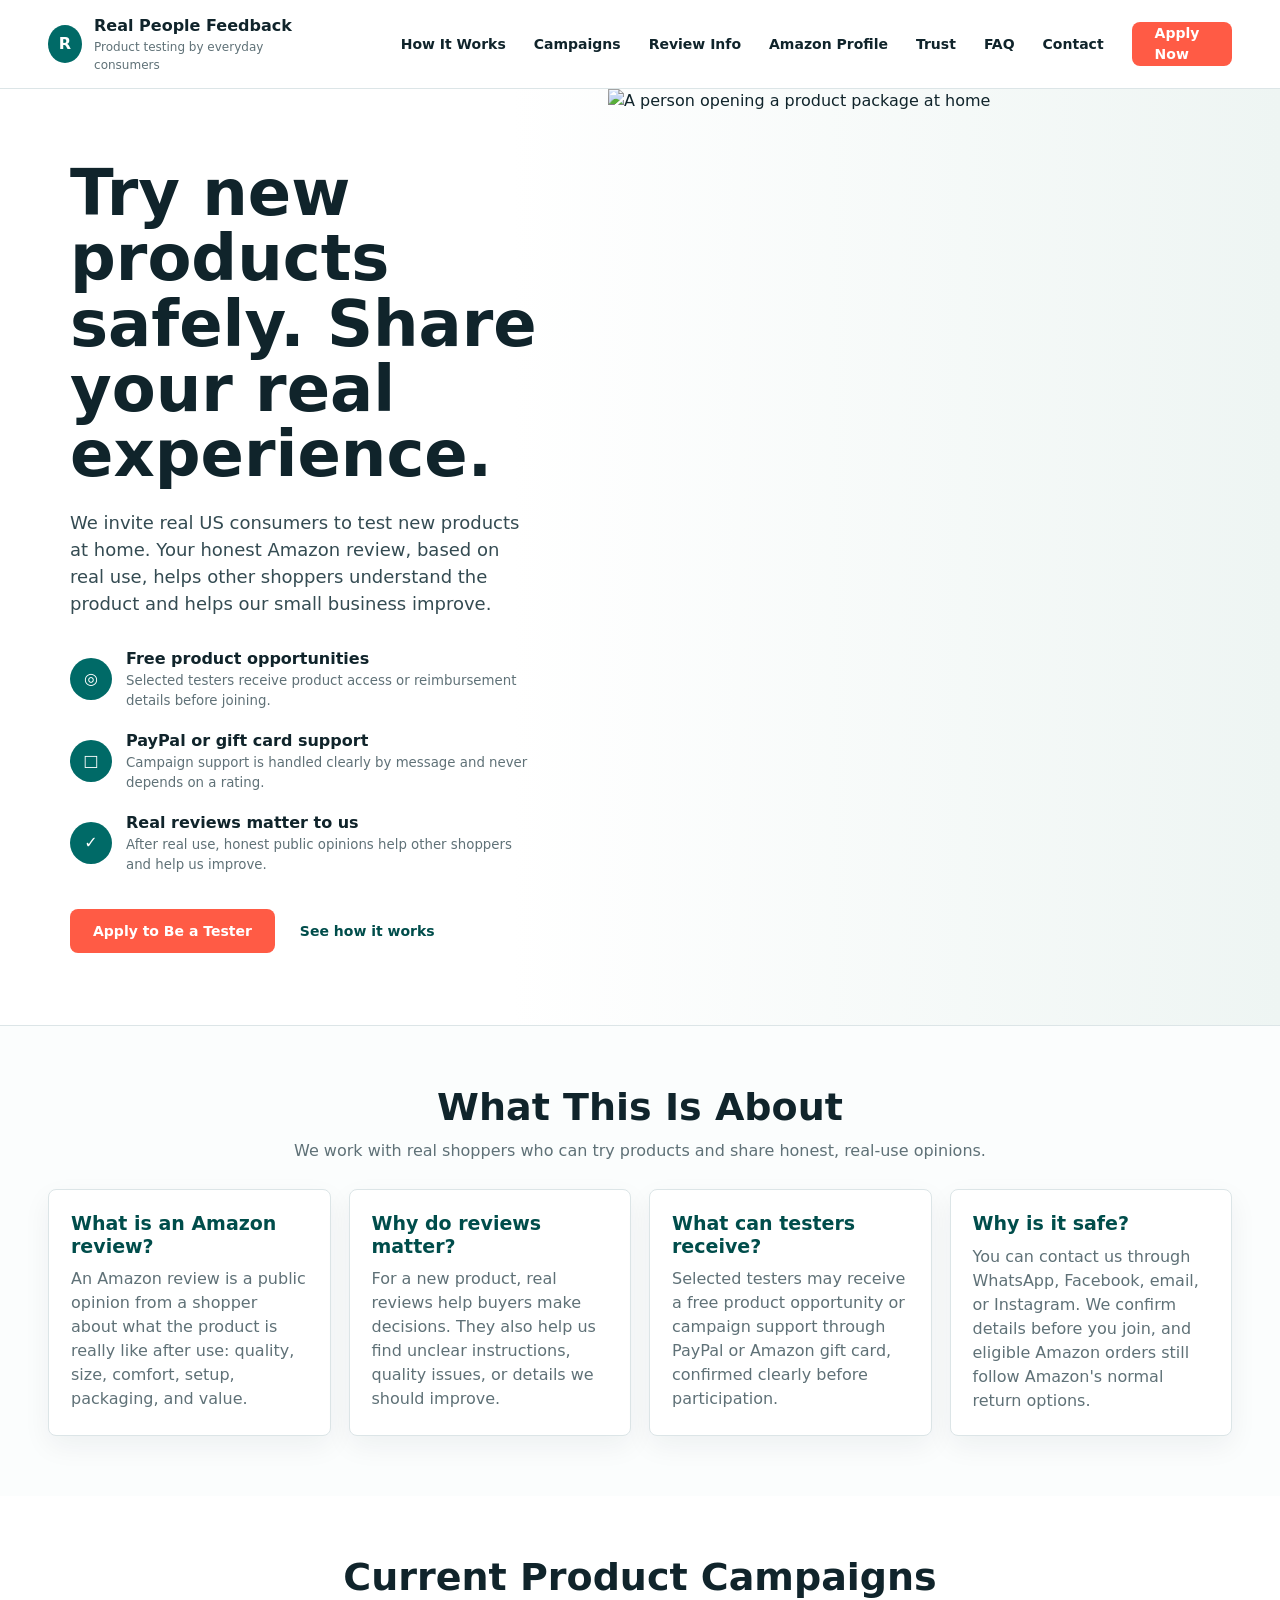
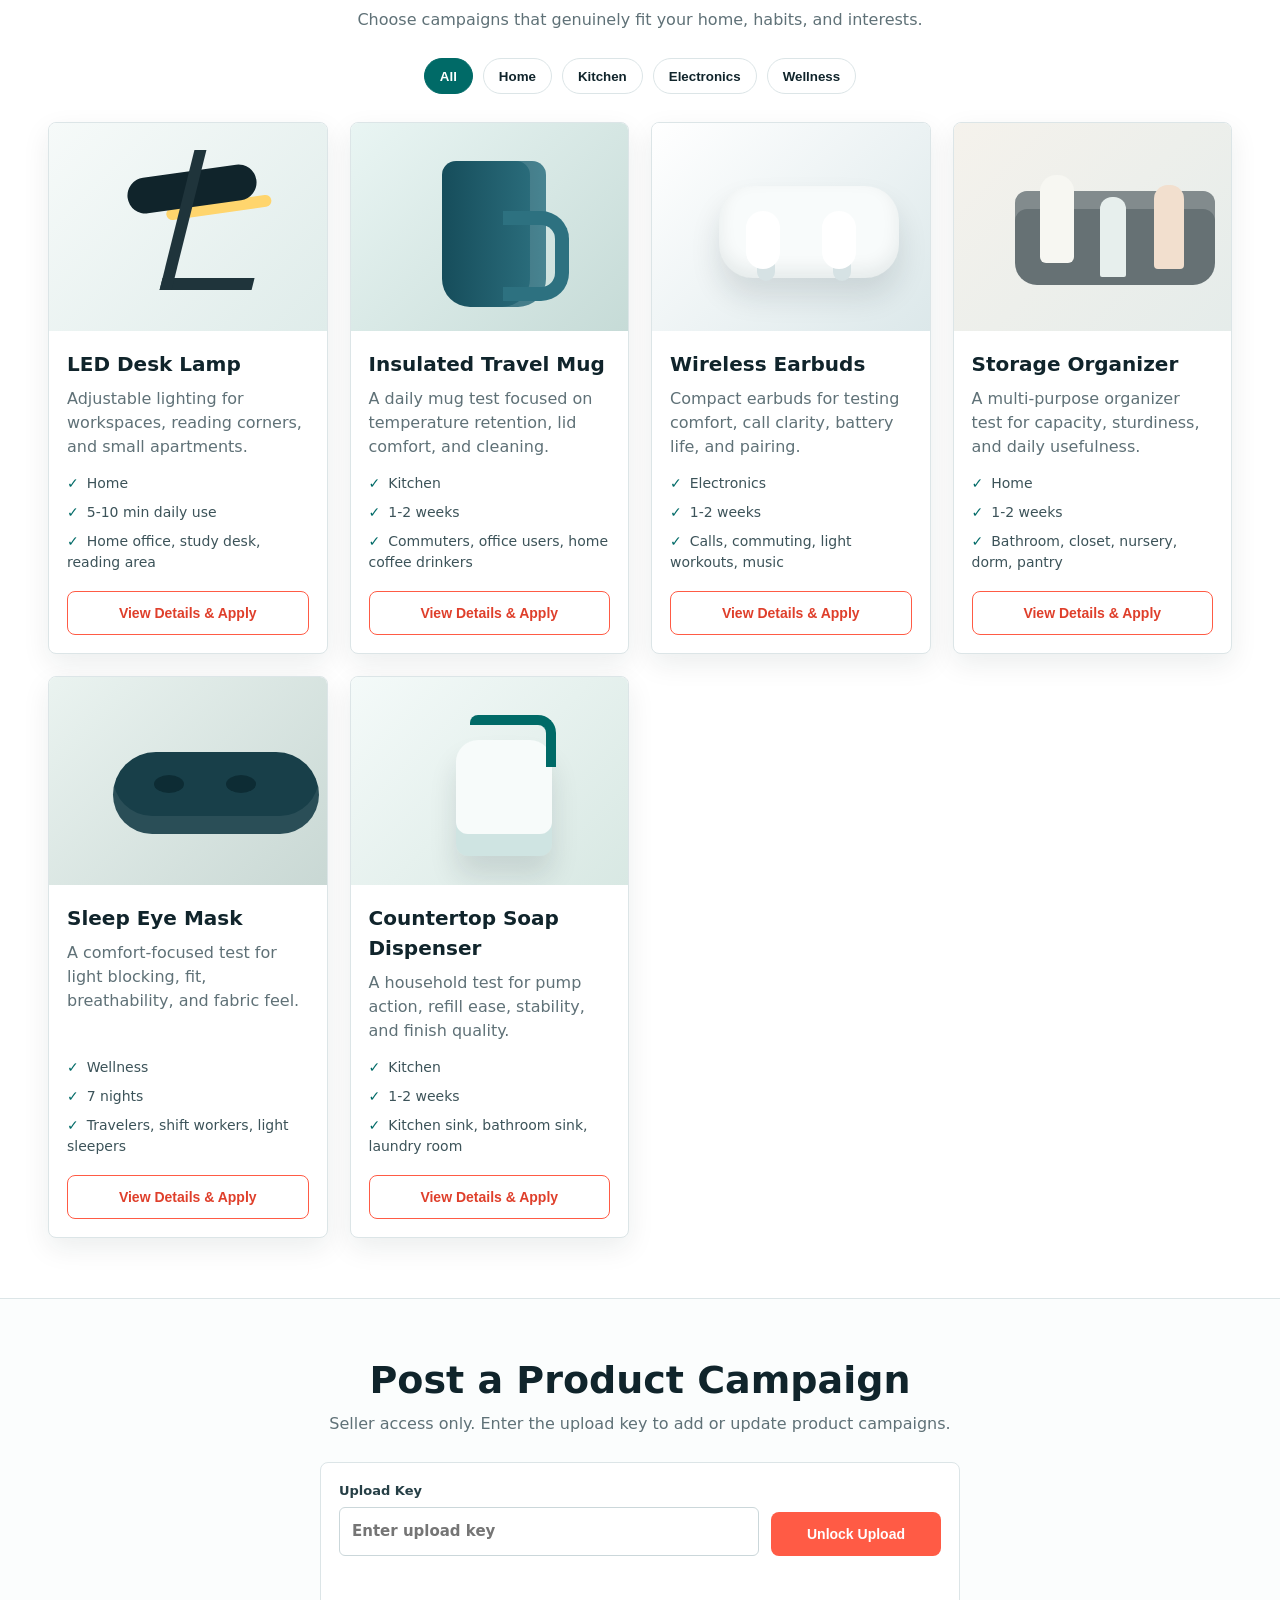
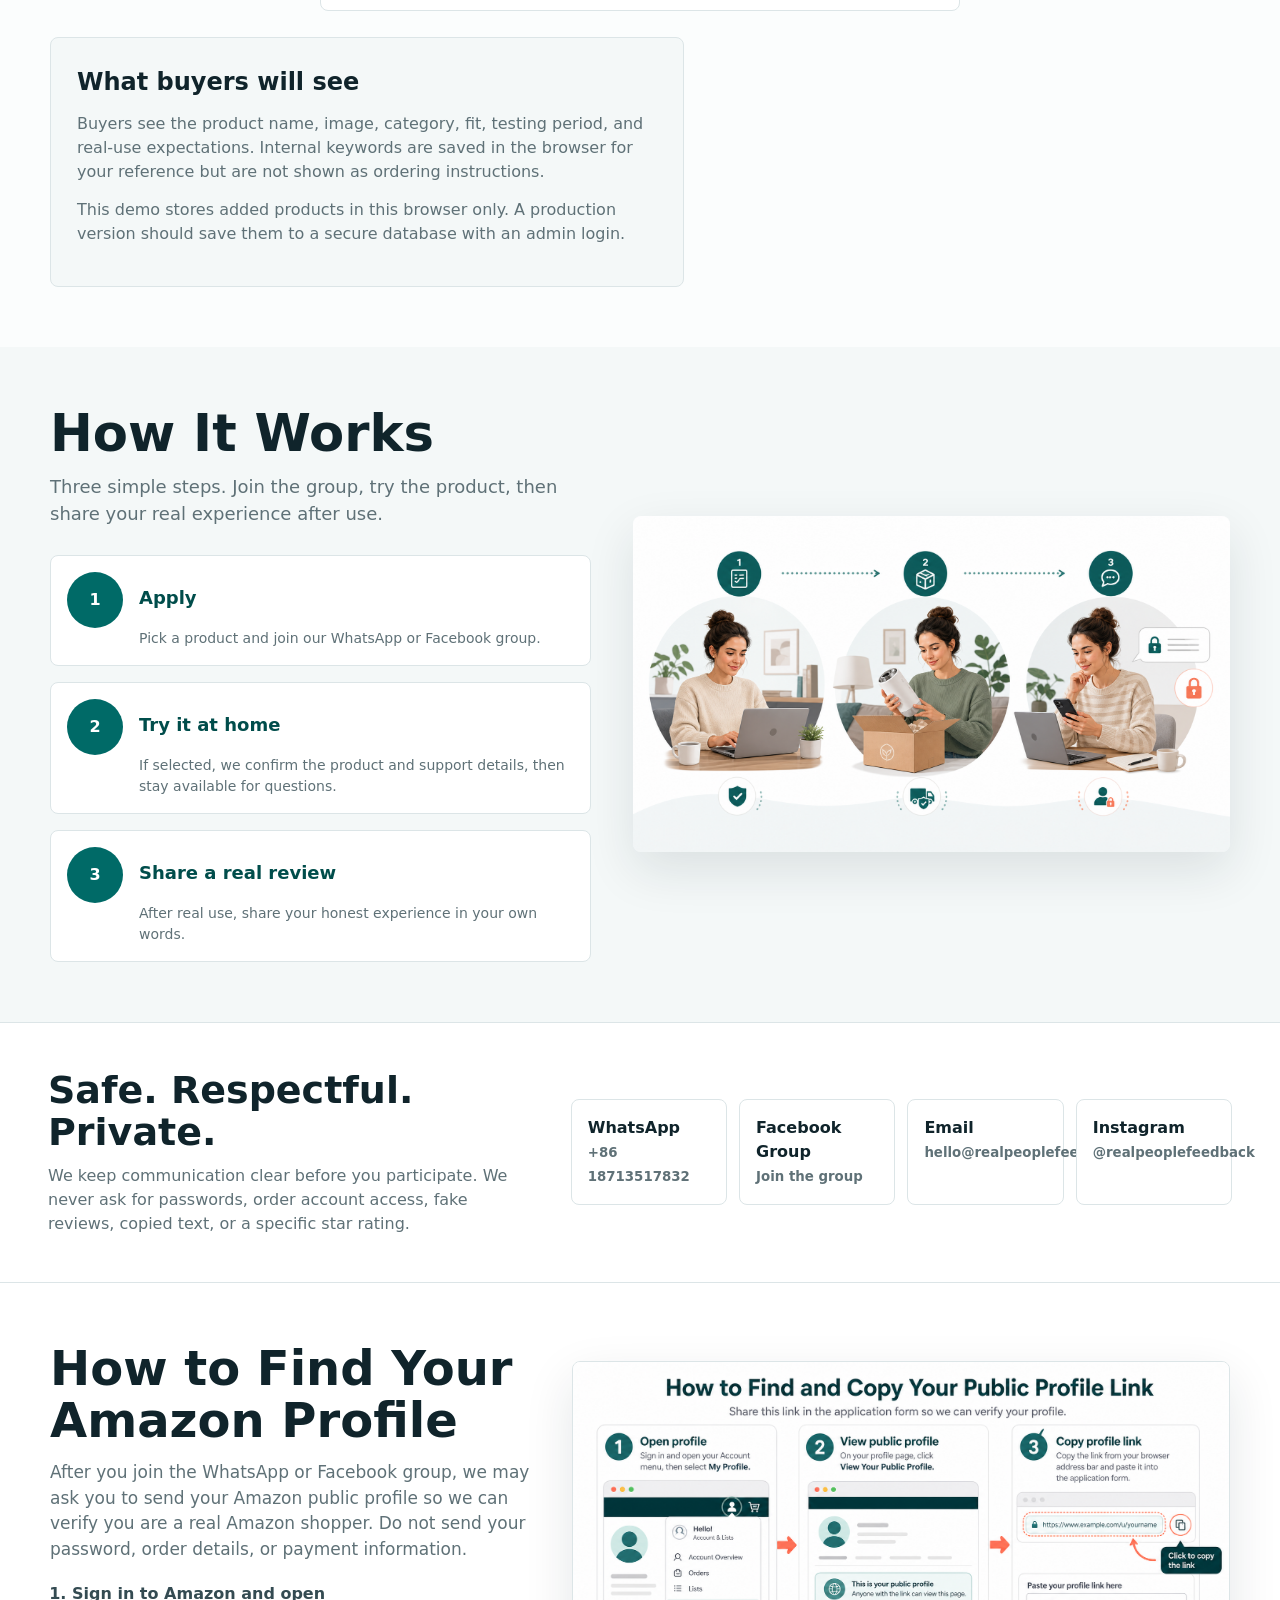
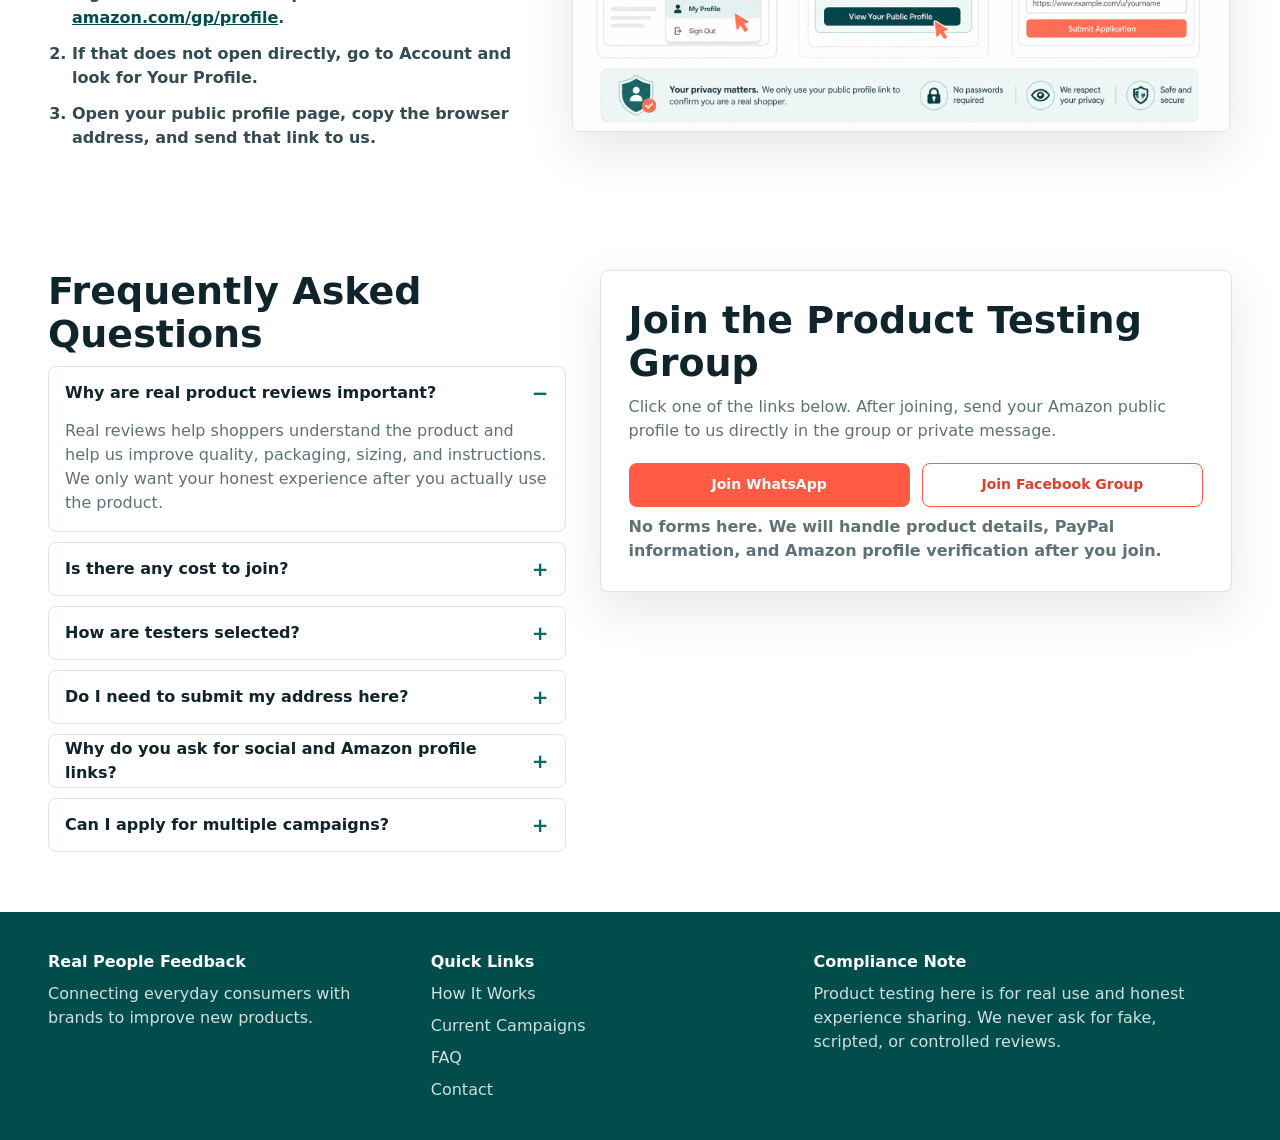
==== index.html @ 37353b2b "Initial product testing landing page" ====
<!doctype html>
<html lang="en">
  <head>
    <meta charset="utf-8" />
    <meta name="viewport" content="width=device-width, initial-scale=1" />
    <title>Real People Feedback | Product Testing Panel</title>
    <meta
      name="description"
      content="Apply to test new products at home and share private, voluntary feedback with product teams."
    />
    <link rel="preconnect" href="https://images.unsplash.com" />
    <link rel="stylesheet" href="./styles.css" />
  </head>
  <body>
    <header class="site-header">
      <a class="brand" href="#top" aria-label="Real People Feedback home">
        <span class="brand-mark">R</span>
        <span>
          <strong>Real People Feedback</strong>
          <small>Product testing by everyday consumers</small>
        </span>
      </a>
      <nav class="nav" aria-label="Primary navigation">
        <a href="#how">How It Works</a>
        <a href="#campaigns">Campaigns</a>
        <a href="#review-info">Review Info</a>
        <a href="#amazon-profile">Amazon Profile</a>
        <a href="#trust">Trust</a>
        <a href="#faq">FAQ</a>
        <a href="#contact">Contact</a>
      </nav>
      <a class="header-cta" href="#apply">Apply Now</a>
    </header>

    <main id="top">
      <section class="hero" aria-labelledby="hero-title">
        <div class="hero-copy">
          <h1 id="hero-title">Try new products safely. Share your real experience.</h1>
          <p>
            We invite real US consumers to test new products at home. Your honest
            Amazon review, based on real use, helps other shoppers understand the
            product and helps our small business improve.
          </p>
          <div class="hero-points" aria-label="Program highlights">
            <div>
              <span class="point-icon" aria-hidden="true">◎</span>
              <strong>Free product opportunities</strong>
              <small>Selected testers receive product access or reimbursement details before joining.</small>
            </div>
            <div>
              <span class="point-icon" aria-hidden="true">□</span>
              <strong>PayPal or gift card support</strong>
              <small>Campaign support is handled clearly by message and never depends on a rating.</small>
            </div>
            <div>
              <span class="point-icon" aria-hidden="true">✓</span>
              <strong>Real reviews matter to us</strong>
              <small>After real use, honest public opinions help other shoppers and help us improve.</small>
            </div>
          </div>
          <div class="hero-actions">
            <a class="button primary" href="#apply">Apply to Be a Tester</a>
            <a class="button text-link" href="#how">See how it works</a>
          </div>
        </div>
        <div class="hero-media" aria-label="Tester opening a new product package">
          <img
            src="https://images.unsplash.com/photo-1515378791036-0648a3ef77b2?auto=format&fit=crop&w=1200&q=82"
            alt="A person opening a product package at home"
          />
        </div>
      </section>

      <section id="review-info" class="section review-info" aria-labelledby="review-info-title">
        <div class="section-heading">
          <h2 id="review-info-title">What This Is About</h2>
          <p>We work with real shoppers who can try products and share honest, real-use opinions.</p>
        </div>
        <div class="info-grid">
          <article>
            <h3>What is an Amazon review?</h3>
            <p>An Amazon review is a public opinion from a shopper about what the product is really like after use: quality, size, comfort, setup, packaging, and value.</p>
          </article>
          <article>
            <h3>Why do reviews matter?</h3>
            <p>For a new product, real reviews help buyers make decisions. They also help us find unclear instructions, quality issues, or details we should improve.</p>
          </article>
          <article>
            <h3>What can testers receive?</h3>
            <p>Selected testers may receive a free product opportunity or campaign support through PayPal or Amazon gift card, confirmed clearly before participation.</p>
          </article>
          <article>
            <h3>Why is it safe?</h3>
            <p>You can contact us through WhatsApp, Facebook, email, or Instagram. We confirm details before you join, and eligible Amazon orders still follow Amazon's normal return options.</p>
          </article>
        </div>
      </section>

      <section id="campaigns" class="section campaigns" aria-labelledby="campaign-title">
        <div class="section-heading">
          <h2 id="campaign-title">Current Product Campaigns</h2>
          <p>Choose campaigns that genuinely fit your home, habits, and interests.</p>
        </div>
        <div class="filter-row" aria-label="Campaign filters">
          <button class="filter is-active" type="button" data-filter="all">All</button>
          <button class="filter" type="button" data-filter="Home">Home</button>
          <button class="filter" type="button" data-filter="Kitchen">Kitchen</button>
          <button class="filter" type="button" data-filter="Electronics">Electronics</button>
          <button class="filter" type="button" data-filter="Wellness">Wellness</button>
        </div>
        <div class="campaign-grid" id="campaignGrid"></div>
      </section>

      <section id="post-product" class="section product-manager" aria-labelledby="post-product-title">
        <div class="section-heading">
          <h2 id="post-product-title">Post a Product Campaign</h2>
          <p>Seller access only. Enter the upload key to add or update product campaigns.</p>
        </div>
        <div class="admin-gate" id="adminGate">
          <label>
            Upload Key
            <input id="adminKey" type="password" autocomplete="current-password" placeholder="Enter upload key" />
          </label>
          <button class="button primary" id="unlockAdmin" type="button">Unlock Upload</button>
          <p class="form-status" id="adminStatus" role="status" aria-live="polite"></p>
        </div>
        <div class="manager-layout">
          <form id="productForm" class="application manager-form is-hidden" aria-label="Post product campaign">
            <h3>Product Information</h3>
            <div class="form-grid">
              <label>
                Product Name
                <input name="productName" placeholder="e.g. Silicone Food Storage Bags" required />
              </label>
              <label>
                Category
                <select name="productCategory">
                  <option>Home</option>
                  <option>Kitchen</option>
                  <option>Electronics</option>
                  <option>Wellness</option>
                </select>
              </label>
              <label class="wide">
                Product Link (optional)
                <input name="productLink" type="url" placeholder="https://www.amazon.com/dp/..." />
              </label>
              <label class="wide">
                Product Screenshot
                <input name="productImage" type="file" accept="image/*" />
              </label>
              <label>
                Testing Period
                <input name="productDuration" placeholder="1-2 weeks" required />
              </label>
              <label>
                Best Fit
                <input name="productFit" placeholder="Families, office users, travelers..." required />
              </label>
              <label class="wide">
                Internal Keywords / Matching Terms
                <input name="productKeywords" placeholder="Used only for internal matching, not tester search instructions" />
              </label>
              <label class="wide">
                Product Description
                <textarea name="productDescription" rows="4" placeholder="What should testers try, observe, and privately report?" required></textarea>
              </label>
            </div>
            <label class="check">
              <input type="checkbox" required />
              <span>I will not ask testers to search by keyword, leave public reviews, or provide a specific rating.</span>
            </label>
            <button class="button primary" type="submit">Add Campaign</button>
            <p class="form-status" id="productStatus" role="status" aria-live="polite"></p>
          </form>
          <aside class="manager-note">
            <h3>What buyers will see</h3>
            <p>
              Buyers see the product name, image, category, fit, testing period, and real-use expectations.
              Internal keywords are saved in the browser for your reference but are not shown as ordering instructions.
            </p>
            <p>
              This demo stores added products in this browser only. A production version should save them to a secure
              database with an admin login.
            </p>
          </aside>
        </div>
      </section>

      <section id="how" class="section process" aria-labelledby="how-title">
        <div class="simple-process">
          <div>
            <h2 id="how-title">How It Works</h2>
            <p class="lead">
              Three simple steps. Join the group, try the product, then share your real experience after use.
            </p>
            <ol class="steps">
              <li>
                <span>1</span>
                <strong>Apply</strong>
                <p>Pick a product and join our WhatsApp or Facebook group.</p>
              </li>
              <li>
                <span>2</span>
                <strong>Try it at home</strong>
                <p>If selected, we confirm the product and support details, then stay available for questions.</p>
              </li>
              <li>
                <span>3</span>
                <strong>Share a real review</strong>
                <p>After real use, share your honest experience in your own words.</p>
              </li>
            </ol>
          </div>
          <img src="./assets/how-it-works.png" alt="Three-step product testing process illustration" />
        </div>
      </section>

      <section id="trust" class="trust-band" aria-labelledby="trust-title">
        <div>
          <h2 id="trust-title">Safe. Respectful. Private.</h2>
          <p>
            We keep communication clear before you participate. We never ask for passwords,
            order account access, fake reviews, copied text, or a specific star rating.
          </p>
        </div>
        <div id="contact" class="contact-panel" aria-label="Contact options">
          <a href="https://wa.me/8618713517832">WhatsApp<br /><small>+86 18713517832</small></a>
          <a href="https://www.facebook.com/groups/359125972509563">Facebook Group<br /><small>Join the group</small></a>
          <a href="mailto:hello@realpeoplefeedback.com">Email<br /><small>hello@realpeoplefeedback.com</small></a>
          <a href="https://instagram.com/">Instagram<br /><small>@realpeoplefeedback</small></a>
        </div>
      </section>

      <section id="amazon-profile" class="section profile-section" aria-labelledby="profile-title">
        <div class="profile-layout">
          <div>
            <h2 id="profile-title">How to Find Your Amazon Profile</h2>
            <p>
              After you join the WhatsApp or Facebook group, we may ask you to send your Amazon public profile
              so we can verify you are a real Amazon shopper. Do not send your password, order details, or payment information.
            </p>
            <ol class="profile-steps">
              <li>Sign in to Amazon and open <a href="https://www.amazon.com/gp/profile" target="_blank" rel="noreferrer">amazon.com/gp/profile</a>.</li>
              <li>If that does not open directly, go to Account and look for Your Profile.</li>
              <li>Open your public profile page, copy the browser address, and send that link to us.</li>
            </ol>
          </div>
          <img src="./assets/amazon-profile-guide.png" alt="How to find and copy an Amazon public profile link" />
        </div>
      </section>

      <section class="section split" aria-label="FAQ and group links">
        <div id="faq" class="faq">
          <h2>Frequently Asked Questions</h2>
          <details open>
            <summary>Why are real product reviews important?</summary>
            <p>Real reviews help shoppers understand the product and help us improve quality, packaging, sizing, and instructions. We only want your honest experience after you actually use the product.</p>
          </details>
          <details>
            <summary>Is there any cost to join?</summary>
            <p>No application fee. Selected testers receive product access for the campaign they join.</p>
          </details>
          <details>
            <summary>How are testers selected?</summary>
            <p>We match based on product fit, location, availability, and previous testing reliability.</p>
          </details>
          <details>
            <summary>Do I need to submit my address here?</summary>
            <p>No. This page does not collect your address or profile information. Product details and next steps are handled through our WhatsApp or Facebook group.</p>
          </details>
          <details>
            <summary>Why do you ask for social and Amazon profile links?</summary>
            <p>We no longer collect them on this page. After you join the group, send your Amazon public profile to us directly following the group instructions. Never share passwords, order details, or payment information.</p>
          </details>
          <details>
            <summary>Can I apply for multiple campaigns?</summary>
            <p>Yes, but we may limit active campaigns per tester so feedback quality stays high.</p>
          </details>
        </div>

        <div id="apply" class="application join-card" aria-labelledby="apply-title">
          <h2 id="apply-title">Join the Product Testing Group</h2>
          <p>Click one of the links below. After joining, send your Amazon public profile to us directly in the group or private message.</p>
          <div class="join-actions" aria-label="Join group links">
            <a class="button primary" href="https://wa.me/8618713517832" target="_blank" rel="noreferrer">Join WhatsApp</a>
            <a class="button secondary" href="https://www.facebook.com/groups/359125972509563" target="_blank" rel="noreferrer">Join Facebook Group</a>
          </div>
          <p class="join-note">No forms here. We will handle product details, PayPal information, and Amazon profile verification after you join.</p>
        </div>
      </section>
    </main>

    <footer class="footer">
      <div>
        <strong>Real People Feedback</strong>
        <p>Connecting everyday consumers with brands to improve new products.</p>
      </div>
      <div>
        <strong>Quick Links</strong>
        <a href="#how">How It Works</a>
        <a href="#campaigns">Current Campaigns</a>
        <a href="#faq">FAQ</a>
        <a href="#contact">Contact</a>
      </div>
      <div>
        <strong>Compliance Note</strong>
        <p>Product testing here is for real use and honest experience sharing. We never ask for fake, scripted, or controlled reviews.</p>
      </div>
    </footer>

    <dialog id="campaignDialog" class="dialog">
      <button class="dialog-close" type="button" aria-label="Close campaign details">×</button>
      <div id="dialogContent"></div>
    </dialog>

    <script src="./script.js"></script>
  </body>
</html>
---- styles.css ----
:root {
  --bg: #ffffff;
  --ink: #10242b;
  --muted: #5f7177;
  --line: #dce5e7;
  --soft: #f4f8f8;
  --teal: #006a67;
  --teal-dark: #004d4b;
  --coral: #ff5b45;
  --coral-dark: #df3f2b;
  --shadow: 0 18px 50px rgba(17, 36, 43, 0.11);
  --radius: 8px;
  font-family: Inter, ui-sans-serif, system-ui, -apple-system, BlinkMacSystemFont, "Segoe UI", sans-serif;
}

* {
  box-sizing: border-box;
}

html {
  scroll-behavior: smooth;
}

body {
  margin: 0;
  background: var(--bg);
  color: var(--ink);
  line-height: 1.5;
}

section,
form {
  scroll-margin-top: 96px;
}

a {
  color: inherit;
  text-decoration: none;
}

img {
  display: block;
  max-width: 100%;
}

.site-header {
  position: sticky;
  top: 0;
  z-index: 10;
  display: flex;
  align-items: center;
  gap: 28px;
  min-height: 76px;
  padding: 14px clamp(20px, 4vw, 48px);
  border-bottom: 1px solid var(--line);
  background: rgba(255, 255, 255, 0.94);
  backdrop-filter: blur(12px);
}

.brand {
  display: flex;
  align-items: center;
  gap: 12px;
  min-width: 260px;
}

.brand-mark {
  display: grid;
  width: 38px;
  height: 38px;
  place-items: center;
  border-radius: 50%;
  background: var(--teal);
  color: white;
  font-weight: 800;
}

.brand strong,
.brand small {
  display: block;
}

.brand small {
  color: var(--muted);
  font-size: 12px;
}

.nav {
  display: flex;
  justify-content: flex-end;
  gap: 28px;
  width: 100%;
  font-size: 14px;
  font-weight: 650;
}

.nav a:hover {
  color: var(--teal);
}

.header-cta,
.button {
  display: inline-flex;
  align-items: center;
  justify-content: center;
  min-height: 44px;
  border: 1px solid transparent;
  border-radius: var(--radius);
  padding: 0 22px;
  font-size: 14px;
  font-weight: 750;
  cursor: pointer;
  transition: transform 160ms ease, background 160ms ease, border-color 160ms ease;
}

.header-cta,
.button.primary {
  background: var(--coral);
  color: white;
}

.header-cta:hover,
.button.primary:hover {
  background: var(--coral-dark);
  transform: translateY(-1px);
}

.button.secondary {
  border-color: var(--coral);
  background: white;
  color: var(--coral-dark);
}

.button.text-link {
  color: var(--teal-dark);
  padding-inline: 6px;
}

.hero {
  display: grid;
  grid-template-columns: minmax(320px, 0.95fr) minmax(380px, 1.05fr);
  min-height: calc(100vh - 76px);
  border-bottom: 1px solid var(--line);
  background: linear-gradient(90deg, #fff 0%, #fff 40%, #eef5f3 100%);
}

.hero-copy {
  align-self: center;
  padding: 72px clamp(26px, 6vw, 70px);
}

.hero h1 {
  max-width: 680px;
  margin: 0 0 22px;
  font-size: clamp(42px, 5vw, 76px);
  line-height: 1.02;
  letter-spacing: 0;
}

.hero-copy > p {
  max-width: 560px;
  margin: 0 0 30px;
  color: #344b52;
  font-size: 18px;
}

.hero-points {
  display: grid;
  gap: 18px;
  margin-bottom: 34px;
}

.hero-points div {
  display: grid;
  grid-template-columns: 42px 1fr;
  column-gap: 14px;
  align-items: center;
}

.hero-points strong,
.hero-points small {
  grid-column: 2;
}

.hero-points small {
  color: var(--muted);
}

.point-icon {
  grid-row: 1 / span 2;
  display: grid;
  width: 42px;
  height: 42px;
  place-items: center;
  border-radius: 50%;
  background: var(--teal);
  color: white;
  font-weight: 800;
}

.hero-actions {
  display: flex;
  flex-wrap: wrap;
  gap: 18px;
  align-items: center;
}

.hero-media {
  min-height: 560px;
  overflow: hidden;
}

.hero-media img {
  width: 100%;
  height: 100%;
  object-fit: cover;
}

.section {
  padding: 60px clamp(20px, 4vw, 48px);
}

.section-heading {
  max-width: 760px;
  margin: 0 auto 26px;
  text-align: center;
}

.section-heading h2,
.faq h2,
.application h2,
.trust-band h2 {
  margin: 0 0 10px;
  font-size: clamp(28px, 3vw, 38px);
  line-height: 1.12;
}

.section-heading p,
.application > p,
.trust-band p {
  margin: 0;
  color: var(--muted);
}

.filter-row {
  display: flex;
  flex-wrap: wrap;
  justify-content: center;
  gap: 10px;
  margin-bottom: 28px;
}

.filter {
  min-height: 36px;
  border: 1px solid var(--line);
  border-radius: 999px;
  padding: 0 15px;
  background: white;
  color: var(--ink);
  font-weight: 700;
  cursor: pointer;
}

.filter.is-active {
  border-color: var(--teal);
  background: var(--teal);
  color: white;
}

.campaign-grid {
  display: grid;
  grid-template-columns: repeat(4, minmax(0, 1fr));
  gap: 22px;
}

.campaign-card {
  display: flex;
  flex-direction: column;
  min-height: 100%;
  overflow: hidden;
  border: 1px solid var(--line);
  border-radius: var(--radius);
  background: white;
  box-shadow: 0 10px 28px rgba(17, 36, 43, 0.08);
}

.campaign-card img,
.product-art {
  width: 100%;
  aspect-ratio: 4 / 3;
  object-fit: cover;
}

.product-art {
  position: relative;
  overflow: hidden;
  background: linear-gradient(135deg, #edf6f4, #f8fbfb);
}

.product-art::before,
.product-art::after {
  content: "";
  position: absolute;
  display: block;
}

.product-art::before {
  inset: auto 14% 13% 14%;
  height: 16px;
  border-radius: 50%;
  background: rgba(16, 36, 43, 0.12);
  filter: blur(5px);
}

.art-lamp {
  background: linear-gradient(135deg, #f6faf9 0%, #dfecea 100%);
}

.art-lamp::after {
  left: 46%;
  bottom: 20%;
  width: 80px;
  height: 128px;
  border-left: 12px solid #1f343b;
  border-bottom: 12px solid #1f343b;
  transform: skewX(-14deg);
}

.art-lamp::before {
  left: 28%;
  top: 23%;
  width: 130px;
  height: 36px;
  border-radius: 20px;
  background: #10242b;
  box-shadow: 24px 22px 0 -12px #ffd56d, 70px 138px 0 -26px rgba(16, 36, 43, 0.18);
  transform: rotate(-8deg);
  filter: none;
}

.art-mug {
  background: linear-gradient(135deg, #e9f5f3 0%, #c6dbd7 100%);
}

.art-mug::before {
  left: 33%;
  top: 18%;
  width: 104px;
  height: 146px;
  border-radius: 14px 14px 28px 28px;
  background: linear-gradient(90deg, #164d5b, #2d7180);
  box-shadow: inset -16px 0 0 rgba(255, 255, 255, 0.13);
  filter: none;
}

.art-mug::after {
  left: 55%;
  top: 42%;
  width: 52px;
  height: 62px;
  border: 14px solid #2d7180;
  border-left: 0;
  border-radius: 0 28px 28px 0;
}

.art-earbuds {
  background: linear-gradient(135deg, #fff 0%, #dce8ea 100%);
}

.art-earbuds::before {
  left: 24%;
  top: 30%;
  width: 180px;
  height: 92px;
  border-radius: 34px;
  background: #f8fbfb;
  box-shadow: inset 0 -8px 18px rgba(16, 36, 43, 0.08), 0 18px 30px rgba(16, 36, 43, 0.12);
  filter: none;
}

.art-earbuds::after {
  left: 34%;
  top: 42%;
  width: 34px;
  height: 58px;
  border-radius: 22px;
  background: #fff;
  box-shadow: 76px 0 0 #fff, 3px 20px 0 -8px #d6e2e4, 79px 20px 0 -8px #d6e2e4;
}

.art-organizer {
  background: linear-gradient(135deg, #f5f2ec 0%, #e5ecea 100%);
}

.art-organizer::before {
  left: 22%;
  bottom: 22%;
  width: 200px;
  height: 94px;
  border-radius: 12px 12px 22px 22px;
  background: #667174;
  box-shadow: inset 0 18px 0 rgba(255, 255, 255, 0.18);
  filter: none;
}

.art-organizer::after {
  left: 31%;
  top: 25%;
  width: 34px;
  height: 88px;
  border-radius: 16px 16px 6px 6px;
  background: #f7f7f2;
  box-shadow: 56px 18px 0 -4px #e7efed, 112px 8px 0 -2px #f2dfce;
}

.art-mask {
  background: linear-gradient(135deg, #eaf3f0 0%, #c9d8d4 100%);
}

.art-mask::before {
  left: 23%;
  top: 36%;
  width: 206px;
  height: 82px;
  border-radius: 46px 46px 42px 42px;
  background: #183f49;
  box-shadow: inset 0 -18px 0 rgba(255, 255, 255, 0.08);
  filter: none;
}

.art-mask::after {
  left: 38%;
  top: 47%;
  width: 30px;
  height: 18px;
  border-radius: 50%;
  background: #0d2c34;
  box-shadow: 72px 0 0 #0d2c34;
}

.art-soap {
  background: linear-gradient(135deg, #f4faf9 0%, #d8e8e3 100%);
}

.art-soap::before {
  left: 38%;
  top: 30%;
  width: 96px;
  height: 116px;
  border-radius: 22px 22px 12px 12px;
  background: #f7fbfa;
  box-shadow: inset 0 -22px 0 rgba(0, 106, 103, 0.16), 0 20px 28px rgba(16, 36, 43, 0.12);
  filter: none;
}

.art-soap::after {
  left: 43%;
  top: 18%;
  width: 76px;
  height: 42px;
  border-top: 10px solid #006a67;
  border-right: 10px solid #006a67;
  border-radius: 8px 18px 0 0;
}

.dialog-art {
  aspect-ratio: 1 / 1;
  border-radius: var(--radius);
}

.campaign-body {
  display: flex;
  flex: 1;
  flex-direction: column;
  padding: 18px;
}

.campaign-body h3 {
  margin: 0 0 8px;
  font-size: 20px;
}

.campaign-body p {
  margin: 0 0 14px;
  color: var(--muted);
}

.meta-list {
  display: grid;
  gap: 8px;
  margin: auto 0 18px;
  padding: 0;
  color: #3c5359;
  font-size: 14px;
  list-style: none;
}

.meta-list li::before {
  content: "✓";
  margin-right: 8px;
  color: var(--teal);
  font-weight: 800;
}

.process {
  background: var(--soft);
}

.review-info {
  background: #fbfdfd;
}

.info-grid {
  display: grid;
  grid-template-columns: repeat(4, minmax(0, 1fr));
  gap: 18px;
}

.info-grid article {
  border: 1px solid var(--line);
  border-radius: var(--radius);
  padding: 22px;
  background: white;
  box-shadow: 0 10px 28px rgba(17, 36, 43, 0.06);
}

.info-grid h3 {
  margin: 0 0 10px;
  color: var(--teal-dark);
  font-size: 19px;
  line-height: 1.2;
}

.info-grid p {
  margin: 0;
  color: var(--muted);
}

.simple-process {
  display: grid;
  grid-template-columns: minmax(320px, 0.95fr) minmax(420px, 1.05fr);
  gap: 42px;
  align-items: center;
  max-width: 1180px;
  margin: 0 auto;
}

.simple-process h2 {
  margin: 0 0 12px;
  font-size: clamp(34px, 4vw, 52px);
  line-height: 1.05;
}

.simple-process .lead {
  max-width: 560px;
  margin: 0 0 28px;
  color: var(--muted);
  font-size: 18px;
}

.simple-process img {
  width: 100%;
  border-radius: var(--radius);
  box-shadow: var(--shadow);
}

.product-manager {
  border-top: 1px solid var(--line);
  background: #fbfdfd;
}

.manager-layout {
  display: grid;
  grid-template-columns: minmax(420px, 1.1fr) minmax(280px, 0.9fr);
  gap: 28px;
  align-items: start;
  max-width: 1180px;
  margin: 0 auto;
}

.admin-gate {
  display: grid;
  grid-template-columns: minmax(260px, 420px) auto;
  gap: 12px;
  align-items: end;
  max-width: 640px;
  margin: 0 auto 26px;
  border: 1px solid var(--line);
  border-radius: var(--radius);
  padding: 18px;
  background: white;
}

.admin-gate .form-status {
  grid-column: 1 / -1;
  margin: 0;
}

.is-hidden {
  display: none !important;
}

.manager-form h3,
.manager-note h3 {
  margin: 0 0 12px;
  font-size: 24px;
}

.manager-note {
  border: 1px solid var(--line);
  border-radius: var(--radius);
  padding: 26px;
  background: var(--soft);
}

.manager-note p {
  margin: 0 0 14px;
  color: var(--muted);
}

.custom-product-image {
  width: 100%;
  aspect-ratio: 4 / 3;
  object-fit: cover;
  background: var(--soft);
}

.steps {
  display: grid;
  grid-template-columns: 1fr;
  gap: 16px;
  max-width: 620px;
  margin: 0;
  padding: 0;
  list-style: none;
}

.steps li {
  display: grid;
  grid-template-columns: 56px 1fr;
  column-gap: 16px;
  align-items: center;
  min-height: 96px;
  border: 1px solid var(--line);
  border-radius: var(--radius);
  padding: 16px;
  background: white;
  position: relative;
  text-align: left;
}

.steps span {
  display: grid;
  width: 56px;
  height: 56px;
  margin: 0;
  place-items: center;
  border-radius: 50%;
  background: var(--teal);
  color: white;
  font-weight: 850;
}

.steps strong {
  display: block;
  margin-bottom: 4px;
  color: var(--teal-dark);
  font-size: 18px;
}

.steps p {
  margin: 0;
  color: var(--muted);
  font-size: 14px;
  grid-column: 2;
}

.trust-band {
  display: grid;
  grid-template-columns: minmax(280px, 0.85fr) minmax(420px, 1.15fr);
  gap: 34px;
  align-items: center;
  padding: 46px clamp(20px, 4vw, 48px);
  border-top: 1px solid var(--line);
  border-bottom: 1px solid var(--line);
}

.profile-section {
  background: #ffffff;
}

.profile-layout {
  display: grid;
  grid-template-columns: minmax(320px, 0.85fr) minmax(420px, 1.15fr);
  gap: 36px;
  align-items: center;
  max-width: 1180px;
  margin: 0 auto;
}

.profile-layout h2 {
  margin: 0 0 14px;
  font-size: clamp(32px, 4vw, 48px);
  line-height: 1.08;
}

.profile-layout p {
  margin: 0 0 20px;
  color: var(--muted);
  font-size: 17px;
}

.profile-layout img {
  width: 100%;
  border: 1px solid var(--line);
  border-radius: var(--radius);
  box-shadow: var(--shadow);
}

.profile-steps {
  display: grid;
  gap: 12px;
  margin: 0;
  padding-left: 22px;
  color: #344b52;
  font-weight: 650;
}

.profile-steps a {
  color: var(--teal-dark);
  text-decoration: underline;
}

.contact-panel {
  display: grid;
  grid-template-columns: repeat(4, minmax(0, 1fr));
  gap: 12px;
}

.contact-panel a {
  min-height: 86px;
  border: 1px solid var(--line);
  border-radius: var(--radius);
  padding: 16px;
  background: white;
  font-weight: 800;
}

.contact-panel small {
  color: var(--muted);
  font-weight: 600;
}

.split {
  display: grid;
  grid-template-columns: minmax(320px, 0.9fr) minmax(420px, 1.1fr);
  gap: 34px;
  align-items: start;
}

.faq details {
  border: 1px solid var(--line);
  border-radius: var(--radius);
  background: white;
}

.faq details + details {
  margin-top: 10px;
}

.faq summary {
  display: flex;
  align-items: center;
  justify-content: space-between;
  min-height: 52px;
  padding: 0 16px;
  font-weight: 750;
  cursor: pointer;
}

.faq summary::after {
  content: "+";
  color: var(--teal);
  font-size: 20px;
}

.faq details[open] summary::after {
  content: "−";
}

.faq details p {
  margin: 0;
  padding: 0 16px 16px;
  color: var(--muted);
}

.application {
  border: 1px solid var(--line);
  border-radius: var(--radius);
  padding: 28px;
  background: white;
  box-shadow: var(--shadow);
}

.join-actions {
  display: grid;
  grid-template-columns: 1fr 1fr;
  gap: 12px;
  margin: 20px 0 8px;
}

.join-card {
  min-height: 260px;
}

.join-note {
  margin: 18px 0 0;
  color: var(--muted);
  font-weight: 650;
}

.form-grid {
  display: grid;
  grid-template-columns: 1fr 1fr;
  gap: 16px;
  margin: 22px 0 16px;
}

label {
  display: grid;
  gap: 7px;
  color: #263f46;
  font-size: 13px;
  font-weight: 750;
}

.wide {
  grid-column: 1 / -1;
}

input,
select,
textarea {
  width: 100%;
  border: 1px solid #cbd7da;
  border-radius: 6px;
  padding: 12px 12px;
  color: var(--ink);
  font: inherit;
  font-size: 15px;
}

textarea {
  resize: vertical;
}

input:focus,
select:focus,
textarea:focus {
  border-color: var(--teal);
  outline: 3px solid rgba(0, 106, 103, 0.14);
}

.check {
  display: flex;
  grid-template-columns: none;
  gap: 10px;
  align-items: flex-start;
  margin: 12px 0;
  color: var(--muted);
  font-weight: 650;
}

.check input {
  width: 18px;
  margin-top: 2px;
}

.form-status {
  min-height: 24px;
  margin: 14px 0 0;
  color: var(--teal-dark);
  font-weight: 750;
}

.footer {
  display: grid;
  grid-template-columns: 1fr 1fr 1.2fr;
  gap: 34px;
  padding: 38px clamp(20px, 4vw, 48px);
  background: var(--teal-dark);
  color: white;
}

.footer p,
.footer a {
  display: block;
  max-width: 390px;
  margin: 8px 0 0;
  color: rgba(255, 255, 255, 0.82);
}

.dialog {
  width: min(720px, calc(100vw - 32px));
  border: 0;
  border-radius: var(--radius);
  padding: 0;
  box-shadow: 0 28px 90px rgba(0, 0, 0, 0.28);
}

.dialog::backdrop {
  background: rgba(16, 36, 43, 0.48);
}

.dialog-close {
  position: absolute;
  top: 12px;
  right: 12px;
  display: grid;
  width: 34px;
  height: 34px;
  place-items: center;
  border: 0;
  border-radius: 50%;
  background: #edf4f3;
  color: var(--ink);
  font-size: 24px;
  cursor: pointer;
}

.dialog-content {
  display: grid;
  grid-template-columns: 220px 1fr;
  gap: 22px;
  padding: 28px;
}

.dialog-content img,
.dialog-content .product-art {
  width: 100%;
  aspect-ratio: 1 / 1;
  border-radius: var(--radius);
  object-fit: cover;
}

.dialog-content h3 {
  margin: 0 0 10px;
  font-size: 28px;
}

.dialog-content p {
  color: var(--muted);
}

.dialog-content ul {
  margin: 16px 0 22px;
  padding-left: 18px;
}

@media (max-width: 980px) {
  .site-header {
    align-items: flex-start;
    flex-wrap: wrap;
  }

  .nav {
    order: 3;
    justify-content: flex-start;
    overflow-x: auto;
    padding-bottom: 2px;
  }

  .hero,
  .trust-band,
  .split,
  .admin-gate,
  .profile-layout,
  .manager-layout,
  .simple-process {
    grid-template-columns: 1fr;
  }

  .hero {
    min-height: 0;
  }

  .hero-media {
    min-height: 360px;
    order: -1;
  }

  .campaign-grid {
    grid-template-columns: repeat(2, minmax(0, 1fr));
  }

  .info-grid {
    grid-template-columns: repeat(2, minmax(0, 1fr));
  }

  .simple-process img {
    order: -1;
  }
}

@media (max-width: 640px) {
  .site-header {
    min-height: 0;
    gap: 14px;
  }

  .brand {
    min-width: 0;
    width: 100%;
  }

  .header-cta {
    width: 100%;
  }

  .nav {
    flex-wrap: wrap;
    gap: 12px 22px;
    overflow-x: visible;
    font-size: 13px;
  }

  .hero-copy {
    padding: 38px 20px;
  }

  .hero h1 {
    font-size: 42px;
  }

  .campaign-grid,
  .info-grid,
  .contact-panel,
  .join-actions,
  .form-grid,
  .footer,
  .dialog-content {
    grid-template-columns: 1fr;
  }

  .steps li {
    grid-template-columns: 48px 1fr;
    padding: 14px;
  }

  .steps span {
    width: 48px;
    height: 48px;
  }

  .dialog-content {
    padding: 22px;
  }
}

@media (prefers-reduced-motion: reduce) {
  html {
    scroll-behavior: auto;
  }

  *,
  *::before,
  *::after {
    transition: none !important;
  }
}
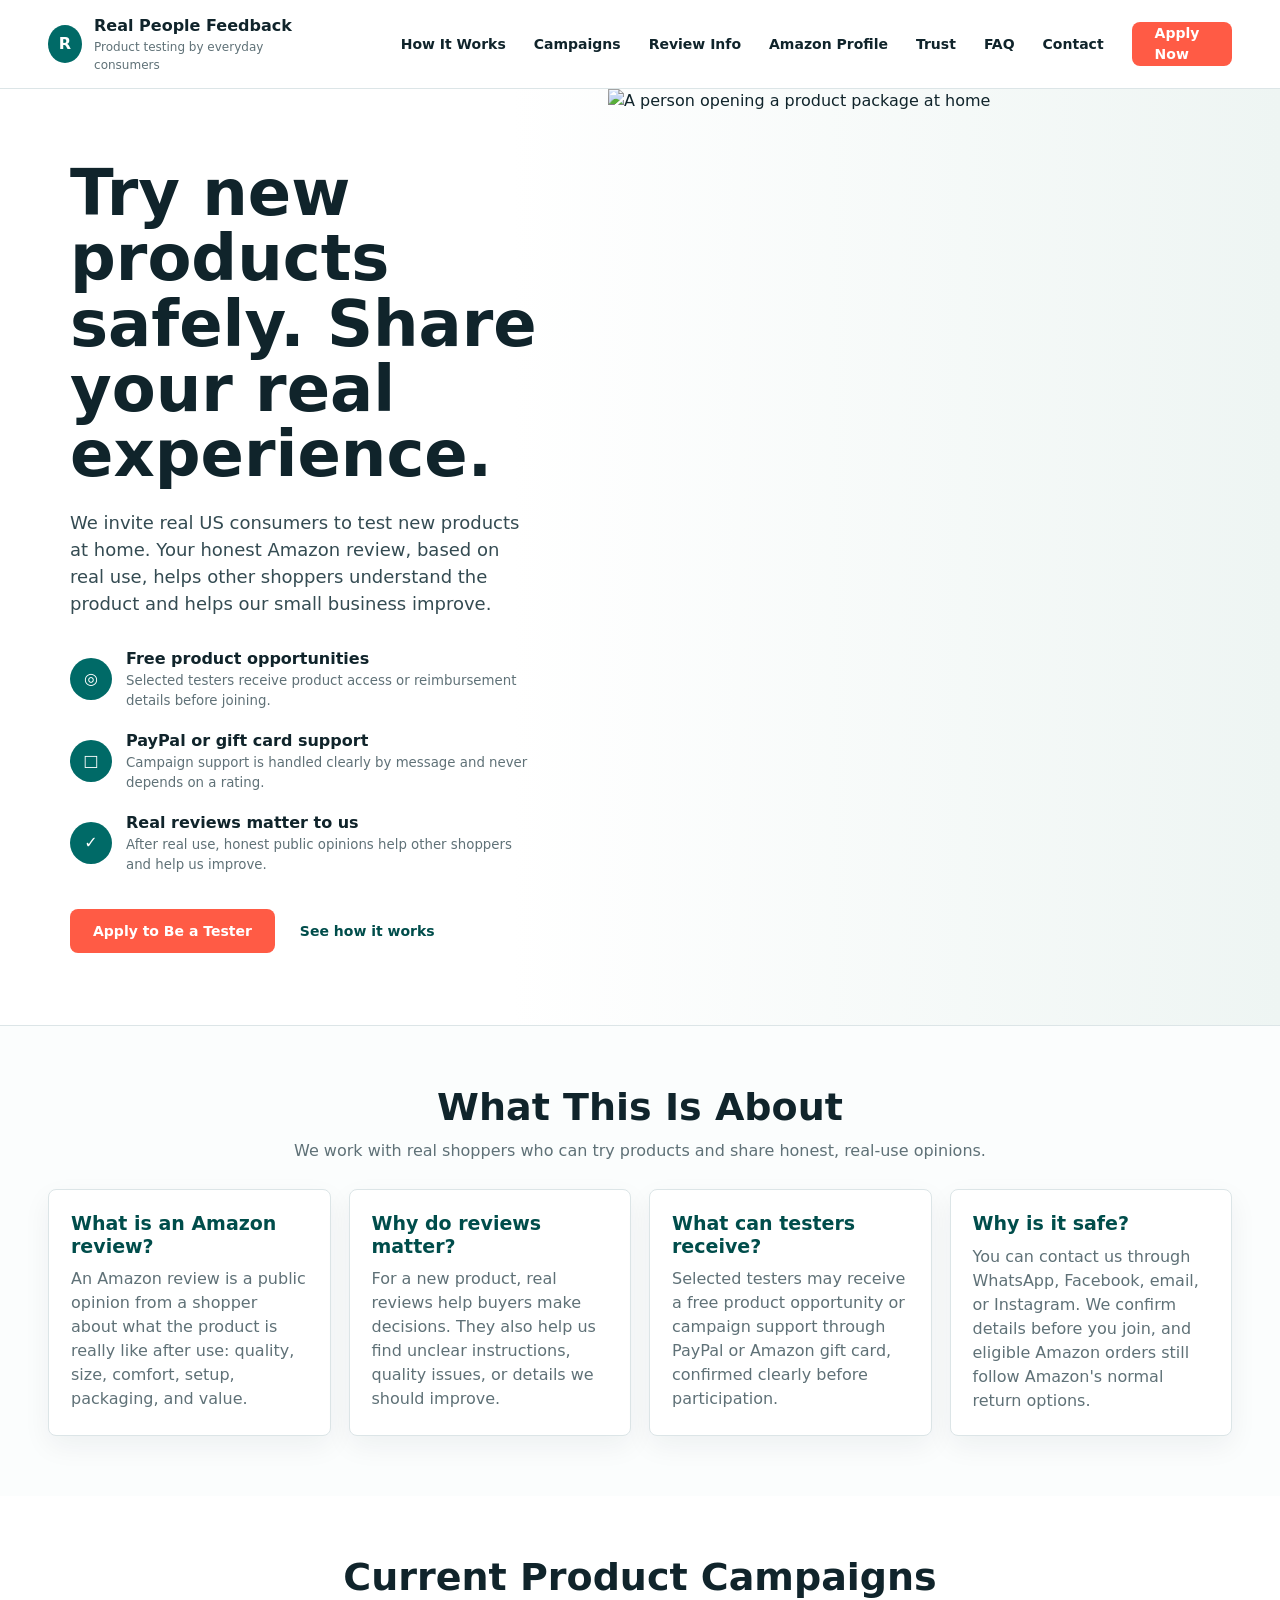
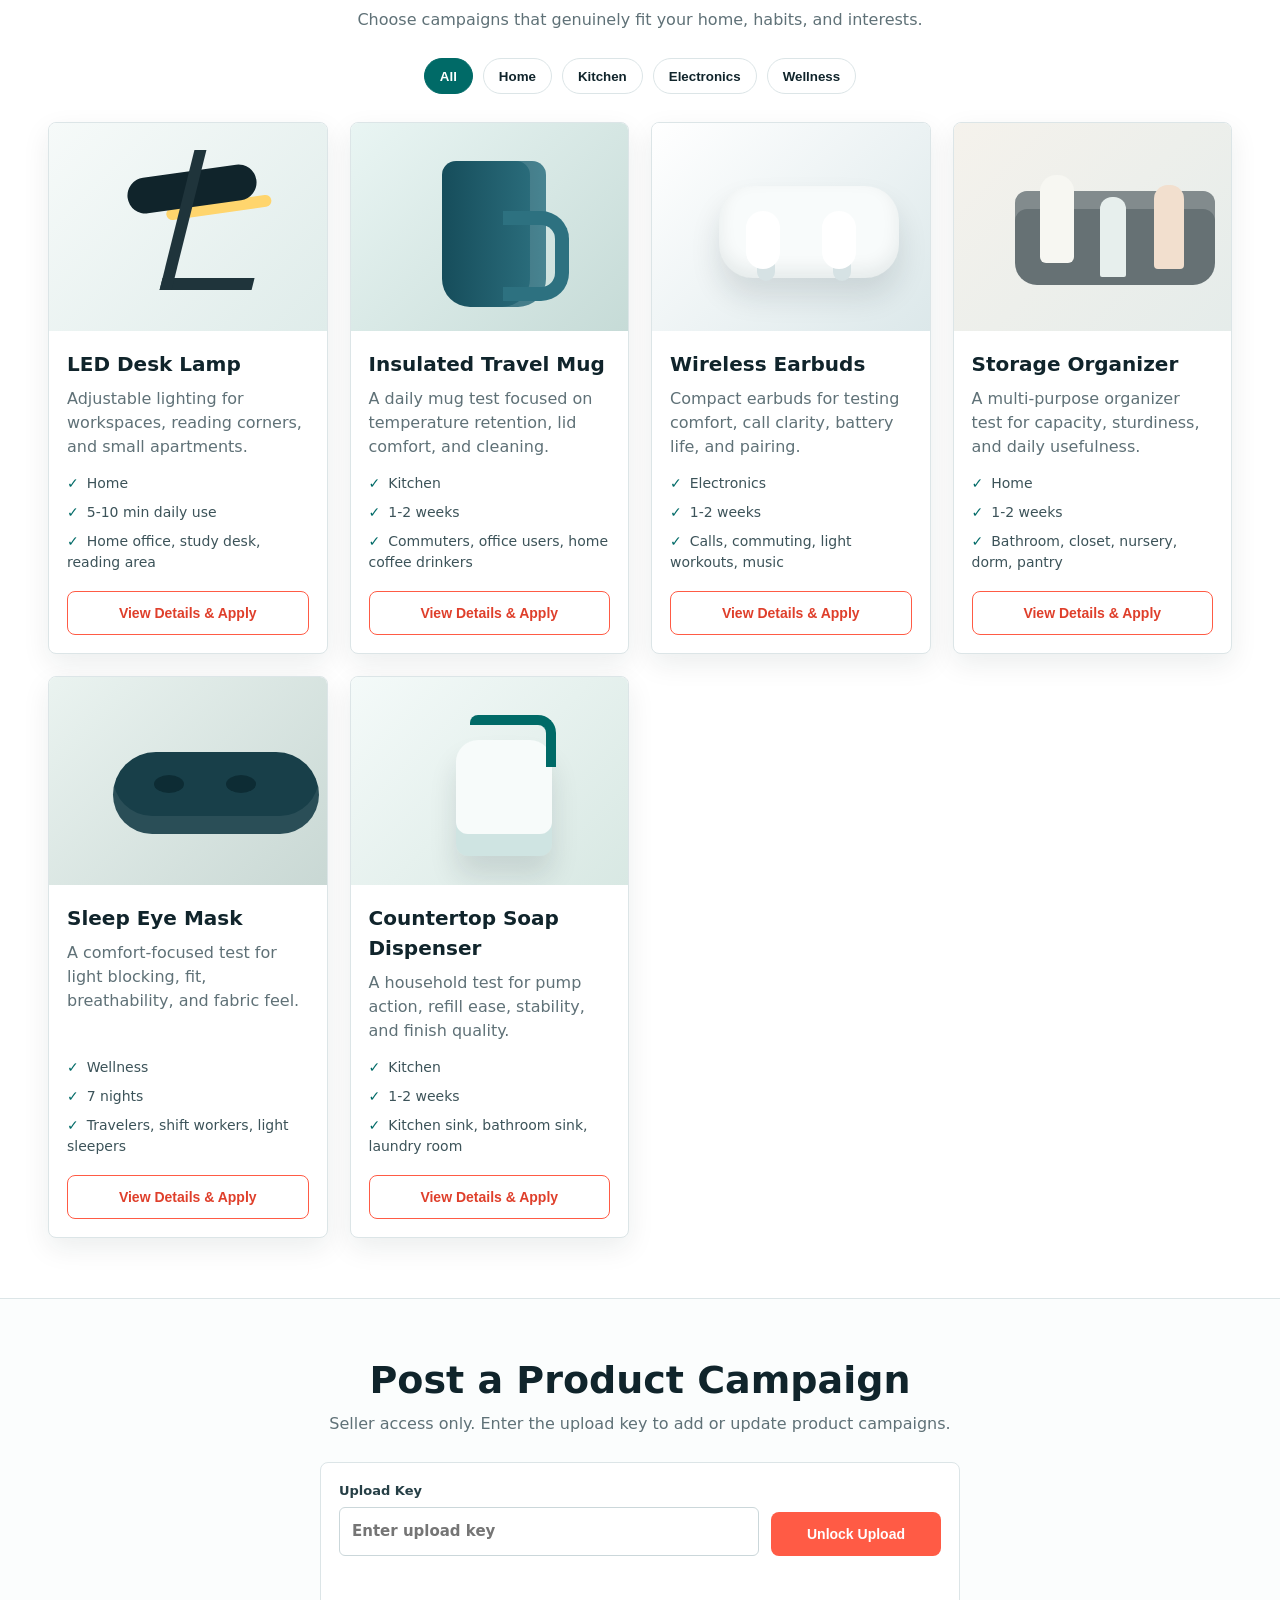
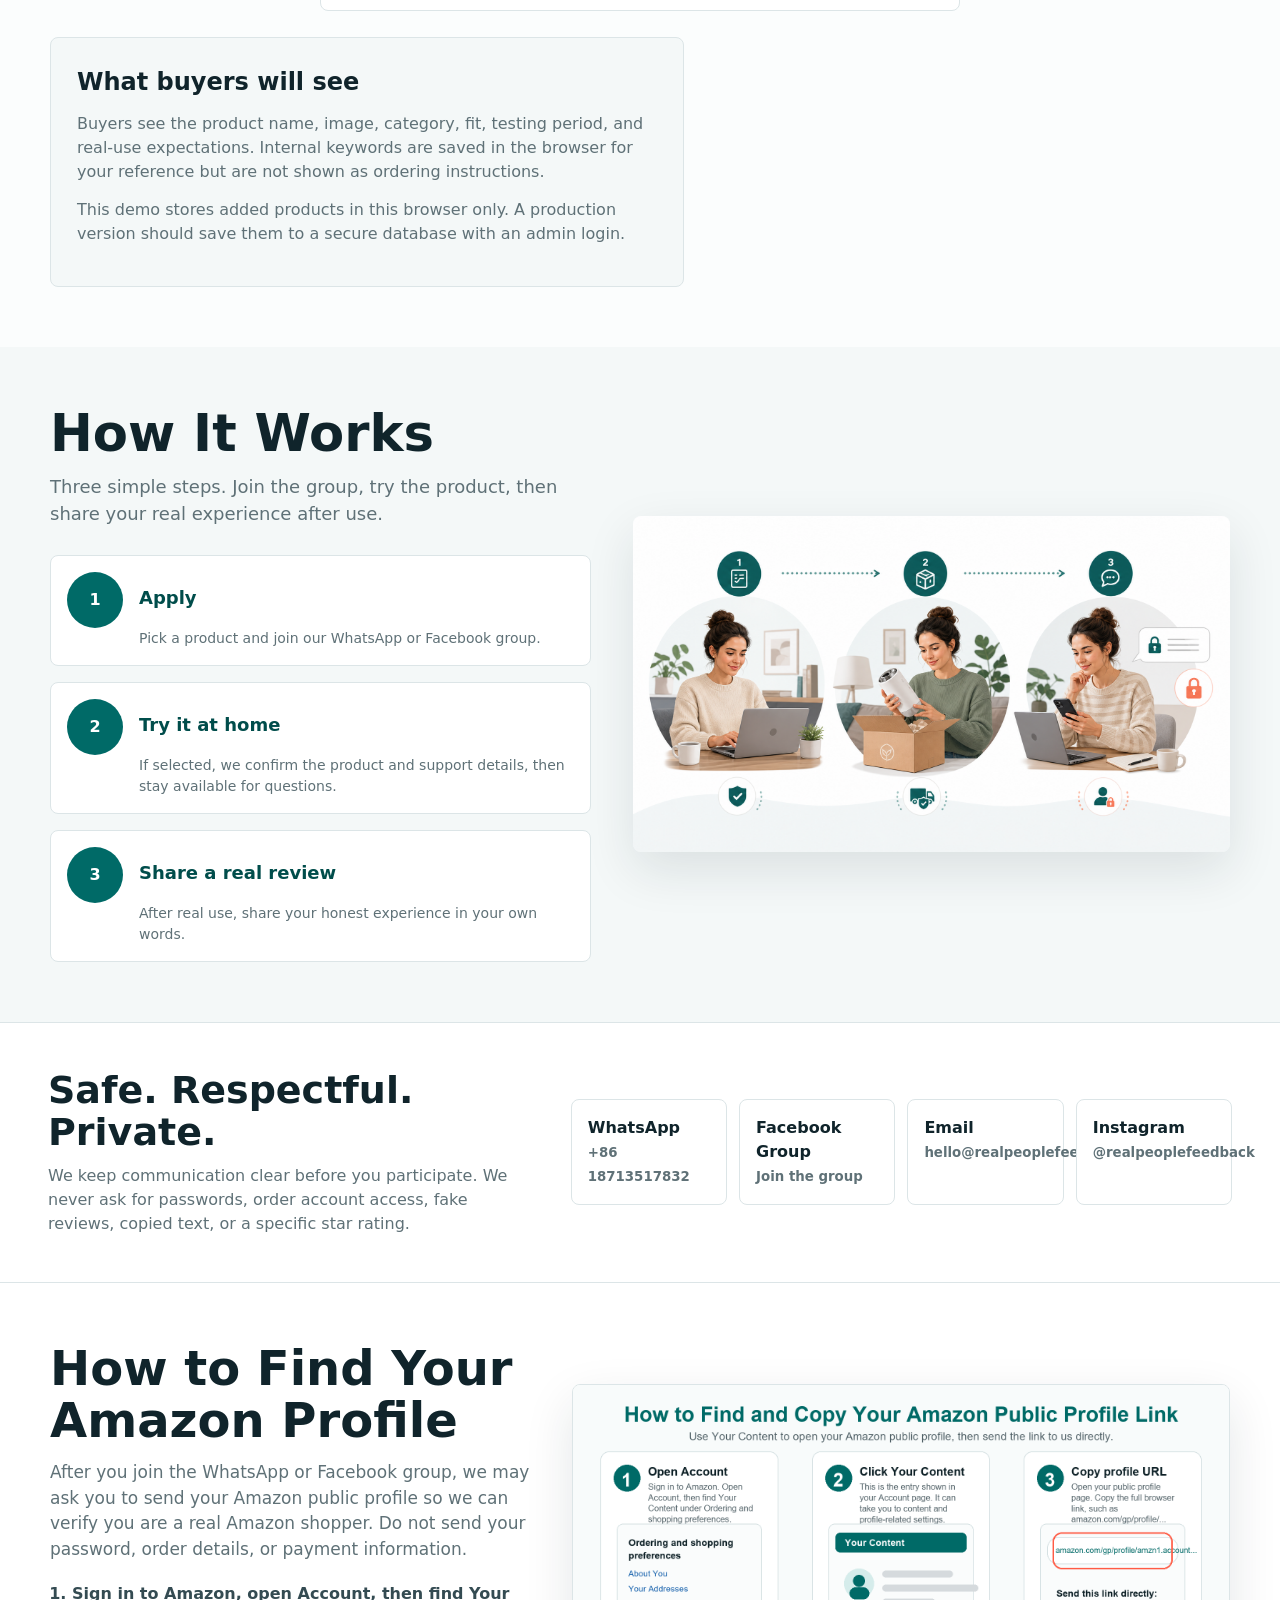
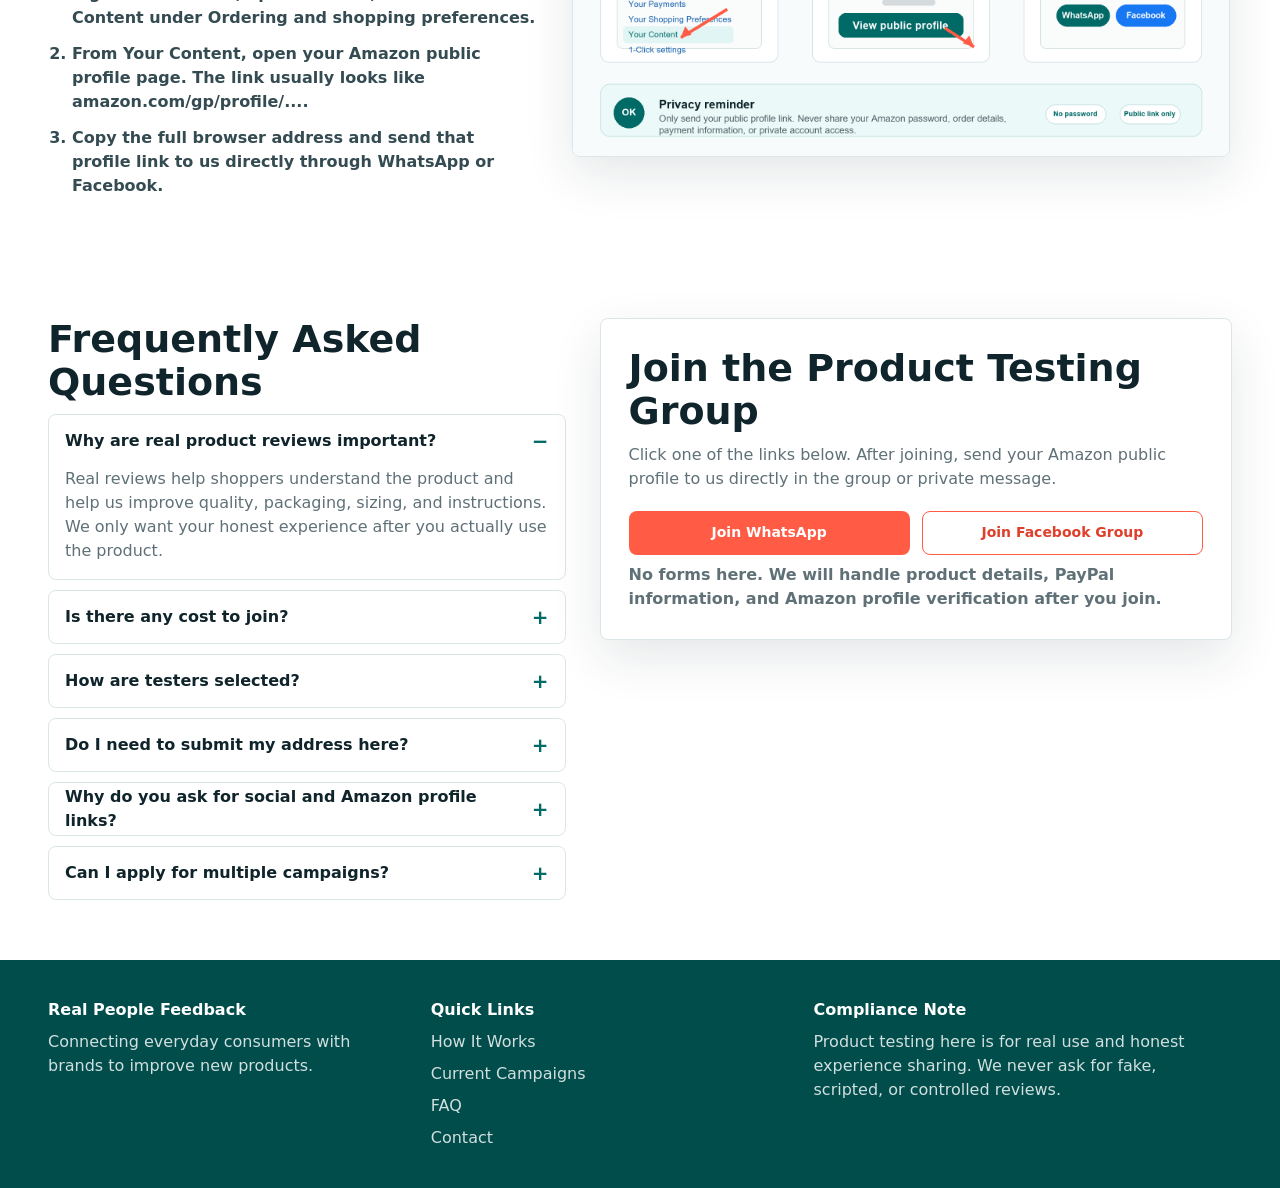
==== commit 0f68b84b: "Update Amazon profile guide" ====
--- a/index.html
+++ b/index.html
@@ -133,8 +133,9 @@
                 <input name="productName" placeholder="e.g. Silicone Food Storage Bags" required />
               </label>
               <label>
-                Category
+                Category (optional)
                 <select name="productCategory">
+                  <option value="">No category</option>
                   <option>Home</option>
                   <option>Kitchen</option>
                   <option>Electronics</option>
@@ -171,6 +172,7 @@
               <span>I will not ask testers to search by keyword, leave public reviews, or provide a specific rating.</span>
             </label>
             <button class="button primary" type="submit">Add Campaign</button>
+            <button class="button secondary is-hidden" id="cancelEdit" type="button">Cancel Edit</button>
             <p class="form-status" id="productStatus" role="status" aria-live="polite"></p>
           </form>
           <aside class="manager-note">
@@ -184,6 +186,11 @@
               database with an admin login.
             </p>
           </aside>
+        </div>
+        <div id="campaignManager" class="campaign-manager is-hidden" aria-label="Product management list">
+          <h3>Manage Products</h3>
+          <p>Edit or remove products saved in Supabase. Deleted products are hidden from buyers.</p>
+          <div id="managerList" class="manager-list"></div>
         </div>
       </section>
 
@@ -241,9 +248,9 @@
               so we can verify you are a real Amazon shopper. Do not send your password, order details, or payment information.
             </p>
             <ol class="profile-steps">
-              <li>Sign in to Amazon and open <a href="https://www.amazon.com/gp/profile" target="_blank" rel="noreferrer">amazon.com/gp/profile</a>.</li>
-              <li>If that does not open directly, go to Account and look for Your Profile.</li>
-              <li>Open your public profile page, copy the browser address, and send that link to us.</li>
+              <li>Sign in to Amazon, open <strong>Account</strong>, then find <strong>Your Content</strong> under Ordering and shopping preferences.</li>
+              <li>From Your Content, open your Amazon public profile page. The link usually looks like <strong>amazon.com/gp/profile/...</strong>.</li>
+              <li>Copy the full browser address and send that profile link to us directly through WhatsApp or Facebook.</li>
             </ol>
           </div>
           <img src="./assets/amazon-profile-guide.png" alt="How to find and copy an Amazon public profile link" />
--- a/styles.css
+++ b/styles.css
@@ -618,6 +618,71 @@
   color: var(--muted);
 }
 
+.campaign-manager {
+  max-width: 1180px;
+  margin: 28px auto 0;
+  border: 1px solid var(--line);
+  border-radius: var(--radius);
+  padding: 24px;
+  background: white;
+  box-shadow: 0 10px 28px rgba(17, 36, 43, 0.06);
+}
+
+.campaign-manager h3 {
+  margin: 0 0 6px;
+  font-size: 24px;
+}
+
+.campaign-manager > p {
+  margin: 0 0 16px;
+  color: var(--muted);
+}
+
+.manager-list {
+  display: grid;
+  gap: 12px;
+}
+
+.manager-row {
+  display: grid;
+  grid-template-columns: 1fr auto;
+  gap: 16px;
+  align-items: center;
+  border: 1px solid var(--line);
+  border-radius: var(--radius);
+  padding: 14px;
+  background: #fbfdfd;
+}
+
+.manager-row h4 {
+  margin: 0 0 4px;
+  font-size: 17px;
+}
+
+.manager-row p {
+  margin: 0;
+  color: var(--muted);
+  font-size: 14px;
+}
+
+.manager-actions {
+  display: flex;
+  flex-wrap: wrap;
+  gap: 8px;
+  justify-content: flex-end;
+}
+
+.button.danger {
+  border-color: #d93b2f;
+  background: white;
+  color: #b72f25;
+}
+
+.button.danger:hover {
+  border-color: #b72f25;
+  background: #fff3f1;
+}
+
 .custom-product-image {
   width: 100%;
   aspect-ratio: 4 / 3;
@@ -1042,6 +1107,14 @@
     grid-template-columns: 1fr;
   }
 
+  .manager-row {
+    grid-template-columns: 1fr;
+  }
+
+  .manager-actions {
+    justify-content: flex-start;
+  }
+
   .steps li {
     grid-template-columns: 48px 1fr;
     padding: 14px;
